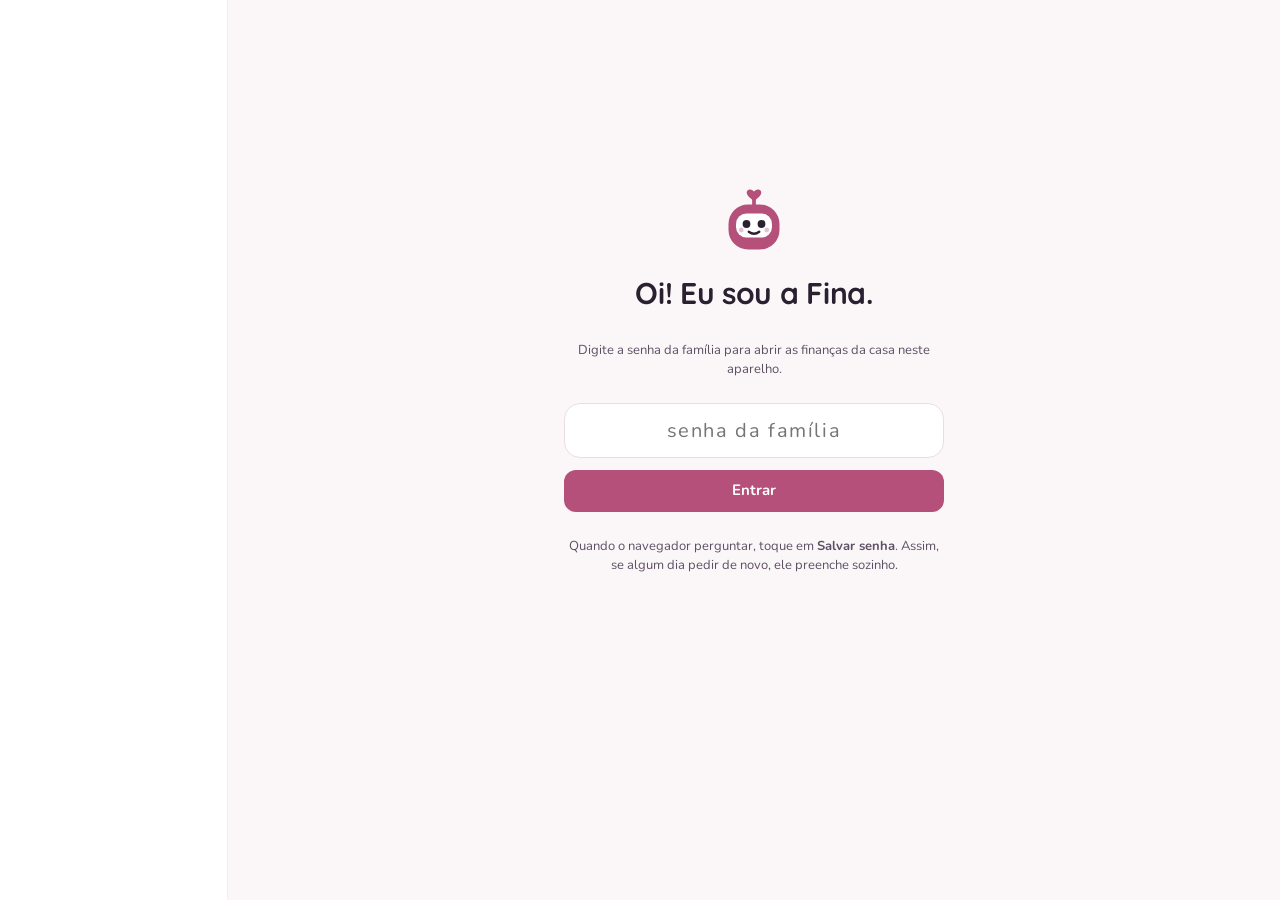
==== index.html @ 44148ca6 "Login de cada pessoa (senha, digital ou rosto), saúde do mês 50-30-20, pedem sua atenção, dívidas e " ====
<!doctype html>
<html lang="pt-BR">
<head>
<meta charset="utf-8">
<meta name="viewport" content="width=device-width,initial-scale=1,viewport-fit=cover">
<title>Fina · Finanças da Casa</title>
<meta name="description" content="Assistente de finanças da família Assis">
<meta name="theme-color" content="#FBF7F9">
<link rel="manifest" href="manifest.webmanifest">
<link rel="icon" href="icone-192.png">
<link rel="apple-touch-icon" href="icone-192.png">
<link rel="preconnect" href="https://fonts.googleapis.com">
<link rel="stylesheet" href="https://fonts.googleapis.com/css2?family=Quicksand:wght@400;600;700&family=Nunito:wght@400;600;700&display=swap">
<link rel="stylesheet" href="estilo.css?v=17">
<style>:root{padding-top:env(safe-area-inset-top,0px);padding-bottom:env(safe-area-inset-bottom,0px)} body{margin:0} img{max-width:100%} [hidden]{display:none!important}</style>
</head>
<body>
<div class="app" id="app">
  <nav class="rail" id="rail" aria-label="Seções"></nav>
  <main class="main"><div class="wrap" id="view"><div class="card"><p class="sub">Abrindo a Fina…</p></div></div></main>
  <nav class="tabbar" id="tabbar" aria-label="Seções"></nav>
</div>
<input type="file" id="filePick" accept="image/*,application/pdf,.ofx" multiple hidden>
<input type="file" id="avatarPick" accept="image/*" hidden>
<div id="modalRoot"></div>
<script src="app.js?v=17"></script>
</body>
</html>
---- estilo.css ----
/* Layout: app de uma coluna no celular (barra de abas embaixo); no computador, trilho de navegação à esquerda e conteúdo até 1080px. */
:root{
  --bg:#FBF7F9; --surface:#FFFFFF; --surface-2:#F5EDF1; --line:#EADDE4;
  --ink:#2B2030; --ink-2:#5E5063; --ink-3:#93859A;
  --accent:#B4507A; --accent-ink:#FFFFFF; --accent-soft:#F6E3EB;
  --gold:#D49A3A; --gold-soft:#F8ECD6;
  --bad:#C94A3D; --bad-soft:#F8DEDA; --ok:#3E8E5E;
  --track:#EFE4EA;
  --f-display:"Quicksand", "Avenir Next", system-ui, sans-serif;
  --f-body:"Nunito", "Segoe UI", system-ui, sans-serif;
  --fs:15px;
  --r-lg:22px; --r-md:16px; --r-sm:10px;
  --card-border:1px solid transparent;
  --card-shadow:none;
  --shadow:0 1px 2px rgba(43,32,48,.05), 0 10px 30px rgba(43,32,48,.06);
}
@media (prefers-color-scheme: dark){:root:not([data-theme="light"]){
  --bg:#171217; --surface:#211A21; --surface-2:#2A212A; --line:#3A2E39;
  --ink:#F3EAF0; --ink-2:#C8B8C3; --ink-3:#8F7F8B;
  --accent:#E58AB0; --accent-ink:#2B1220; --accent-soft:#3B2431;
  --gold:#E9B45A; --gold-soft:#3A2D16; --bad:#F08576; --bad-soft:#3E201D; --ok:#7FCB98; --track:#332832;
  --shadow:0 1px 2px rgba(0,0,0,.3), 0 10px 30px rgba(0,0,0,.25); color-scheme:dark}}
:root[data-theme="dark"]{
  --bg:#171217; --surface:#211A21; --surface-2:#2A212A; --line:#3A2E39;
  --ink:#F3EAF0; --ink-2:#C8B8C3; --ink-3:#8F7F8B;
  --accent:#E58AB0; --accent-ink:#2B1220; --accent-soft:#3B2431;
  --gold:#E9B45A; --gold-soft:#3A2D16; --bad:#F08576; --bad-soft:#3E201D; --ok:#7FCB98; --track:#332832;
  --shadow:0 1px 2px rgba(0,0,0,.3), 0 10px 30px rgba(0,0,0,.25); color-scheme:dark}

html,body{height:100%}
body{background:var(--bg);color:var(--ink);font-family:var(--f-body);font-size:var(--fs);transition:background .3s;line-height:1.45;-webkit-font-smoothing:antialiased}
body::before{content:"";position:fixed;inset:0 0 auto;height:env(safe-area-inset-top,0px);z-index:30;background:var(--bg)}
*{box-sizing:border-box}
button,input,select,textarea{font:inherit;color:inherit}
button{cursor:pointer}
:focus-visible{outline:2px solid var(--accent);outline-offset:2px;border-radius:6px}
.num{font-variant-numeric:tabular-nums}
h1,h2,h3{font-family:var(--f-display);margin:0;text-wrap:balance;letter-spacing:-.01em}

.app{display:flex;min-height:100%}
.rail{display:none}
.main{flex:1;min-width:0;overflow-x:clip;padding-left:max(16px,env(safe-area-inset-left,0px));padding-right:max(16px,env(safe-area-inset-right,0px));padding-block:14px 110px}
.wrap{max-width:1080px;margin:0 auto;display:grid;grid-template-columns:minmax(0,1fr);gap:16px}
.wrap > *, .card, .settings > *, .grid2 > *{min-width:0}

/* barra inferior (celular) */
.tabbar{position:fixed;left:0;right:0;bottom:0;z-index:20;background:color-mix(in srgb,var(--surface) 92%,transparent);backdrop-filter:blur(12px);border-top:1px solid var(--line);
  padding:8px max(12px,env(safe-area-inset-right,0px)) calc(8px + env(safe-area-inset-bottom,0px)) max(12px,env(safe-area-inset-left,0px));display:grid;grid-template-columns:repeat(5,1fr);align-items:end}
.tab{background:none;border:0;display:grid;justify-items:center;gap:2px;font-size:11px;font-weight:600;color:var(--ink-3);padding:4px 0}
.tab svg{width:22px;height:22px}
.tab[aria-current="page"]{color:var(--accent)}
.tab.fab{margin-top:-26px}
.tab.fab .bubble{width:58px;height:58px;border-radius:20px;background:var(--accent);color:var(--accent-ink);display:grid;place-items:center;box-shadow:var(--shadow)}
.tab.fab .bubble svg{width:34px;height:34px}

@media (min-width:900px){
  .tabbar{display:none}
  .rail{display:flex;flex-direction:column;gap:6px;width:228px;flex:none;padding:22px 14px;border-right:1px solid var(--surface-2);position:sticky;top:0;height:100vh;background:var(--surface)}
  .rail .brand{display:flex;align-items:center;gap:10px;padding:4px 8px 18px}
  .rail .brand b{font-family:var(--f-display);font-size:20px}
  .rail button{display:flex;align-items:center;gap:12px;border:0;background:none;padding:10px 12px;border-radius:12px;font-weight:600;color:var(--ink-2);text-align:left}
  .rail button svg{width:20px;height:20px}
  .rail button[aria-current="page"]{background:var(--accent-soft);color:var(--ink)}
  .main{padding-block:28px 40px}
}

/* topo */
.top{display:flex;align-items:center;justify-content:space-between;gap:12px;flex-wrap:wrap}
.hello{display:grid}
.hello small{color:var(--ink-3);font-weight:600;font-size:12px;text-transform:uppercase;letter-spacing:.08em}
.hello h1{font-size:26px}
.month{display:flex;align-items:center;gap:4px;background:var(--surface);border:var(--card-border);box-shadow:var(--card-shadow);border-radius:999px;padding:4px}
.month button{border:0;background:none;width:34px;height:34px;border-radius:50%;display:grid;place-items:center;color:var(--ink-2)}
.month button:hover{background:var(--surface-2)}
.month span{min-width:112px;text-align:center;font-weight:700}

.card{background:var(--surface);border:var(--card-border);box-shadow:var(--card-shadow);border-radius:var(--r-lg);padding:20px}
.card h2{font-size:17px}
.card .head{display:flex;justify-content:space-between;align-items:baseline;gap:10px;margin-bottom:12px}
.muted{color:var(--ink-3)}
.sub{color:var(--ink-2);font-size:13px}

/* destaque */
.hero{background:var(--accent-soft);color:var(--ink);border:0;box-shadow:none;position:relative;overflow:hidden;padding:24px}
.hero.neg{background:var(--bad-soft)}
.hero .lbl{font-weight:700;color:var(--ink-2);font-size:.9em}
.hero .big{font-family:var(--f-display);font-weight:700;font-size:clamp(40px,9vw,60px);line-height:1;margin:8px 0 14px;letter-spacing:-.02em;color:var(--accent)}
.hero.neg .big{color:var(--bad)}
.hero .meter{height:8px;border-radius:99px;background:color-mix(in srgb, var(--surface) 70%, transparent);overflow:hidden}
.hero .meter i{display:block;height:100%;background:var(--accent);border-radius:99px}
.hero.neg .meter i{background:var(--bad)}
.hero .legend{display:flex;justify-content:space-between;margin-top:10px;font-size:13px;color:var(--ink-2);gap:8px;flex-wrap:wrap}
.coin{position:absolute;right:18px;top:16px;width:46px;height:46px;opacity:.5}

.stats{display:grid;grid-template-columns:repeat(4,minmax(0,1fr));gap:12px}
.stat{background:var(--surface);border:var(--card-border);box-shadow:var(--card-shadow);border-radius:var(--r-md);padding:14px;min-width:0}
.stat small{display:block;color:var(--ink-3);font-weight:600;font-size:12px}
.stat b{display:block;font-family:var(--f-display);font-size:22px;margin-top:4px}
.stat span{font-size:12px;color:var(--ink-2)}
@media (max-width:860px){.stats{grid-template-columns:1fr 1fr}}

.chips{display:flex;gap:8px;flex-wrap:wrap}
.chip{display:inline-flex;align-items:center;gap:6px;border-radius:999px;padding:5px 11px;font-size:13px;font-weight:600;background:var(--surface-2);color:var(--ink-2);border:0}
.chip.bad{background:var(--bad-soft);color:var(--bad)}
.chip.warn{background:var(--gold-soft);color:var(--gold)}
.chip.ok{background:var(--accent-soft);color:var(--accent)}

.grid2{display:grid;grid-template-columns:minmax(0,1.4fr) minmax(0,1fr);gap:16px}
@media (max-width:899px){.grid2{grid-template-columns:1fr}}

.cats{display:grid;gap:14px}
.cat{display:grid;gap:6px}
.cat .row{display:flex;justify-content:space-between;gap:8px;font-size:14px}
.cat .row b{font-weight:600}
.bar{height:8px;border-radius:99px;background:var(--track);overflow:hidden}
.bar i{display:block;height:100%;border-radius:99px;background:var(--accent)}
.bar i.warn{background:var(--gold)} .bar i.bad{background:var(--bad)}

.split{display:grid;gap:10px}
.split .line{display:flex;justify-content:space-between;gap:10px;font-size:14px}
.closings{display:grid;gap:8px}
.closing{display:flex;justify-content:space-between;align-items:center;gap:8px;font-size:14px;padding:8px 0;border-bottom:1px dashed var(--line)}
.closing:last-child{border:0}

.quick{display:grid;grid-template-columns:1fr 1fr;gap:12px}
.qbtn{display:flex;align-items:center;gap:12px;border:var(--card-border);box-shadow:var(--card-shadow);background:var(--surface);border-radius:var(--r-md);padding:14px;font-weight:700;text-align:left}
.qbtn svg{width:26px;height:26px;color:var(--accent);flex:none}
.qbtn small{display:block;font-weight:500;color:var(--ink-3);font-size:12px}

/* listas */
.seg{display:inline-flex;background:var(--surface-2);border-radius:999px;padding:4px;gap:2px}
.seg button{border:0;background:none;border-radius:999px;padding:7px 14px;font-weight:700;color:var(--ink-2)}
.seg button[aria-pressed="true"]{background:var(--surface);color:var(--ink);box-shadow:var(--shadow)}
.toolbar{display:flex;gap:10px;align-items:center;justify-content:space-between;flex-wrap:wrap}
.btn{border:0;border-radius:12px;padding:10px 16px;font-weight:700;background:var(--accent);color:var(--accent-ink);display:inline-flex;align-items:center;gap:8px}
.btn.ghost{background:var(--surface-2);color:var(--ink)}
.btn.danger{background:var(--bad-soft);color:var(--bad)}
.btn:disabled{opacity:.5;cursor:default}
.btn svg{width:18px;height:18px}
.day{font-size:12px;font-weight:700;color:var(--ink-3);text-transform:uppercase;letter-spacing:.06em;margin:14px 0 4px}
.item{display:flex;align-items:center;gap:12px;padding:10px 6px;border-radius:12px;width:100%;border:0;background:none;text-align:left}
.item:hover{background:var(--surface-2)}
.dot{width:36px;height:36px;border-radius:12px;display:grid;place-items:center;flex:none;font-family:var(--f-display);font-weight:800;font-size:14px}
.item .t{flex:1;min-width:0}
.item .t b{display:block;font-weight:600;white-space:nowrap;overflow:hidden;text-overflow:ellipsis}
.item .t span{font-size:12px;color:var(--ink-3)}
.item .v{font-weight:700;white-space:nowrap}
.item .v.neg{color:var(--ok)}
.empty{text-align:center;padding:30px 10px;color:var(--ink-3)}
.filters{display:flex;gap:8px;flex-wrap:wrap}
.filters select{border:1px solid var(--line);background:var(--surface);border-radius:10px;padding:7px 10px}
.total{display:flex;justify-content:space-between;font-weight:700;padding-top:10px;border-top:1px solid var(--line);margin-top:8px}

/* assistente */
.chatwrap{display:grid;grid-template-columns:minmax(0,1fr);grid-template-rows:auto 1fr auto;gap:12px;min-height:calc(100dvh - 150px)}
@media (min-width:900px){.chatwrap{min-height:calc(100dvh - 70px)}}
.bot-head{display:flex;align-items:center;gap:12px;justify-content:space-between;flex-wrap:wrap;min-width:0}
.bot-id{display:flex;align-items:center;gap:12px}
.bot-id h1{font-size:22px}
.toggle{display:flex;align-items:center;gap:8px;font-size:13px;font-weight:600;color:var(--ink-2);background:var(--surface);border:1px solid var(--line);padding:6px 10px;border-radius:999px}
.toggle input{accent-color:var(--accent);width:18px;height:18px}
.msgs{display:flex;flex-direction:column;align-items:flex-start;gap:12px;overflow-y:auto;padding:4px 2px;min-width:0}
.msg{width:fit-content;max-width:min(620px,92%);display:grid;gap:8px;min-width:0}
.msg:has(.proposal){width:min(620px,100%)}
.msg.me{align-self:flex-end}
.msg .b{padding:11px 14px;border-radius:18px;white-space:pre-wrap;overflow-wrap:break-word;word-break:normal;min-width:0}
.msg.me .b{background:var(--accent);color:var(--accent-ink);border-bottom-right-radius:6px}
.msg.bot .b{background:var(--surface);border:var(--card-border);box-shadow:var(--card-shadow);border-bottom-left-radius:6px}
.msg .meta{display:flex;gap:8px;align-items:center;font-size:12px;color:var(--ink-3)}
.speak{border:0;background:var(--surface-2);border-radius:999px;padding:4px 10px;font-size:12px;font-weight:700;color:var(--ink-2);display:inline-flex;gap:6px;align-items:center}
.speak svg{width:14px;height:14px}
.thumbs{display:flex;gap:6px;flex-wrap:wrap}
.thumbs img{width:64px;height:64px;object-fit:cover;border-radius:10px;border:1px solid var(--line)}
.proposal{background:var(--surface);border:var(--card-border);box-shadow:var(--card-shadow);border-radius:18px;padding:12px;display:grid;gap:10px}
.prop{display:grid;grid-template-columns:repeat(6,minmax(0,1fr));gap:8px;padding:10px;border-radius:12px;background:var(--surface-2);position:relative}
.prop.off{opacity:.45}
.prop .kind{grid-column:1/-1;display:flex;justify-content:space-between;align-items:center;font-size:12px;font-weight:700;color:var(--ink-2);gap:8px}
.prop label{display:grid;gap:2px;font-size:11px;font-weight:600;color:var(--ink-3);min-width:0}
.prop input,.prop select{width:100%;min-width:0;border:1px solid var(--line);background:var(--surface);border-radius:8px;padding:6px 8px;font-size:14px;color:var(--ink)}
.c2{grid-column:span 2}.c3{grid-column:span 3}.c6{grid-column:1/-1}
@media (max-width:560px){.prop .c2{grid-column:span 3}.prop .c3{grid-column:1/-1}}
.warnline{grid-column:1/-1;font-size:12px;font-weight:600;color:var(--gold)}
.composer{position:sticky;bottom:calc(84px + env(safe-area-inset-bottom,0px));background:var(--surface);border:1px solid var(--line);border-radius:22px;padding:8px;display:grid;gap:6px;box-shadow:var(--shadow)}
@media (min-width:900px){.composer{bottom:16px}}
.composer .row{display:flex;gap:6px;align-items:flex-end;min-width:0}
.composer textarea{flex:1;min-width:0;width:0;border:0;background:none;resize:none;padding:9px 6px;max-height:140px;outline:none;font-size:16px}
.iconbtn{width:42px;height:42px;border-radius:14px;border:0;background:var(--surface-2);display:grid;place-items:center;color:var(--ink-2);flex:none}
.iconbtn svg{width:22px;height:22px}
.iconbtn.send{background:var(--accent);color:var(--accent-ink)}
.iconbtn.rec{background:var(--bad);color:#fff}
.pending-imgs{display:flex;gap:6px;flex-wrap:wrap;padding:0 4px}
.pending-imgs .pi{position:relative}
.pending-imgs img{width:54px;height:54px;object-fit:cover;border-radius:10px}
.pending-imgs button{position:absolute;top:-6px;right:-6px;width:22px;height:22px;border-radius:50%;border:0;background:var(--ink);color:var(--bg);font-size:13px;line-height:1}
.hint{font-size:12px;color:var(--ink-3);padding:0 6px}
.suggest{display:flex;gap:8px;flex-wrap:wrap}
.suggest button{border:1px solid var(--line);background:var(--surface);border-radius:999px;padding:7px 12px;font-size:13px;font-weight:600;color:var(--ink-2)}

/* robô */
.botsvg{width:46px;height:46px;flex:none}
.botsvg .eye{animation:blink 5s infinite;transform-origin:center;transform-box:fill-box}
.botsvg .ant{transform-origin:50% 100%;transform-box:fill-box}
.thinking .botsvg .ant{animation:pulse .9s infinite}
.speaking .botsvg .mouth{animation:talk .35s infinite alternate;transform-origin:center;transform-box:fill-box}
.botsvg .ant{animation:beat 2.4s infinite}
@keyframes beat{0%,70%,100%{transform:scale(1)}80%{transform:scale(1.15)}}
@keyframes blink{0%,94%,100%{transform:scaleY(1)}96%{transform:scaleY(.1)}}
@keyframes pulse{50%{opacity:.35}}
@keyframes talk{to{transform:scaleY(2.2)}}
@media (prefers-reduced-motion:reduce){.botsvg *{animation:none!important}}

/* ajustes */
.form{display:grid;gap:10px}
.frow{display:grid;grid-template-columns:minmax(0,1fr) minmax(0,120px) 40px;gap:8px;align-items:center}
.frow.c3x{grid-template-columns:minmax(0,1fr) minmax(0,72px) minmax(0,72px) 40px}
.form input,.form select,.form textarea{width:100%;border:1px solid var(--line);background:var(--surface);border-radius:10px;padding:9px 10px;min-width:0}
.form textarea{min-height:90px;resize:vertical}
.flabel{font-size:12px;font-weight:700;color:var(--ink-3);text-transform:uppercase;letter-spacing:.06em}
.x{border:0;background:var(--surface-2);border-radius:10px;height:40px;color:var(--ink-3)}
.settings{display:grid;grid-template-columns:repeat(auto-fit,minmax(min(100%,340px),1fr));gap:16px;align-items:start}

/* temas */
.themes{display:grid;grid-template-columns:repeat(auto-fill,minmax(140px,1fr));gap:10px}
.theme{border:2px solid transparent;border-radius:var(--r-md);padding:12px;display:grid;gap:8px;text-align:left;cursor:pointer}
.theme[aria-pressed="true"]{border-color:var(--ink)}
.theme .sw{display:flex;gap:4px}
.theme .sw i{width:18px;height:18px;border-radius:50%;display:block;border:1px solid rgba(0,0,0,.08)}
.theme b{font-size:15px}
.swatches{display:flex;gap:8px;flex-wrap:wrap;align-items:center}
.swatches button{width:30px;height:30px;border-radius:50%;border:2px solid var(--surface);box-shadow:0 0 0 1px var(--line)}
.swatches button[aria-pressed="true"]{box-shadow:0 0 0 2px var(--ink)}
.swatches input[type=color]{width:36px;height:32px;border:0;background:none;padding:0}
.checks{display:grid;grid-template-columns:1fr 1fr;gap:6px}
.checks label{display:flex;gap:8px;align-items:center;font-size:14px}
.checks input{accent-color:var(--accent);width:18px;height:18px}
.preview{border-radius:var(--r-md);padding:14px;background:var(--accent-soft)}
.preview b{font-family:var(--f-display);font-size:28px;color:var(--accent)}

/* quem está usando */
.who{min-height:70dvh;display:grid;place-items:center;text-align:center}
.who-in{display:grid;justify-items:center;gap:12px;max-width:520px}
.who-in .botsvg{width:72px;height:72px}
.who h1{font-size:30px}
.people{display:flex;gap:16px;flex-wrap:wrap;justify-content:center;margin-top:10px}
.person{border:0;background:var(--surface);box-shadow:var(--shadow);border-radius:var(--r-lg);padding:22px 26px;display:grid;justify-items:center;gap:8px;min-width:150px}

.person b{font-size:18px}.person small{color:var(--ink-3)}
.me-btn{display:inline-flex;align-items:center;gap:8px;border:0;background:var(--surface-2);border-radius:999px;padding:5px 12px 5px 5px;font-weight:700;color:var(--ink-2)}


/* avatar */
.av{border-radius:50%;display:grid;place-items:center;color:#fff;font-family:var(--f-display);font-weight:700;overflow:hidden;flex:none;background:var(--accent)}
.av img{width:100%;height:100%;object-fit:cover}
.emojis{display:grid;grid-template-columns:repeat(auto-fill,minmax(44px,1fr));gap:6px}
.emojis button{height:44px;border-radius:12px;border:0;background:var(--surface-2);font-size:22px}
.emojis button[aria-pressed="true"]{box-shadow:0 0 0 2px var(--accent)}
.avrow{display:flex;gap:14px;align-items:center;flex-wrap:wrap}

/* modal */
.overlay{position:fixed;inset:0;background:rgba(10,18,14,.45);z-index:40;display:grid;place-items:end center;padding:16px max(16px,env(safe-area-inset-right,0px)) calc(16px + env(safe-area-inset-bottom,0px)) max(16px,env(safe-area-inset-left,0px))}
@media (min-width:700px){.overlay{place-items:center}}
.sheet{background:var(--surface);border-radius:22px;padding:18px;width:min(520px,100%);max-height:88dvh;overflow:auto;display:grid;gap:12px}
.sheet .fgrid{display:grid;grid-template-columns:1fr 1fr;gap:10px}
.sheet label{display:grid;gap:4px;font-size:12px;font-weight:700;color:var(--ink-3)}
.sheet input,.sheet select{border:1px solid var(--line);background:var(--surface);border-radius:10px;padding:9px 10px;width:100%;min-width:0;color:var(--ink)}
.sheet .full{grid-column:1/-1}
.sheet .acts{display:flex;gap:8px;justify-content:space-between;flex-wrap:wrap}
.toast{position:fixed;left:50%;transform:translateX(-50%);bottom:calc(96px + env(safe-area-inset-bottom,0px));background:var(--ink);color:var(--bg);padding:10px 16px;border-radius:12px;font-weight:600;z-index:50;max-width:calc(100% - 32px)}
@media (min-width:900px){.toast{bottom:24px}}
.banner{background:var(--gold-soft);color:var(--ink);border-radius:14px;padding:12px 14px;font-size:14px}

/* entrada com código */
.gate{min-height:80dvh;display:grid;place-items:center;text-align:center}
.gate-in{display:grid;gap:12px;justify-items:center;max-width:380px;width:100%}
.gate-in .botsvg{width:72px;height:72px}
.gate-in input{width:100%;text-align:center;font-size:20px;letter-spacing:.08em;border:1px solid var(--line);background:var(--surface);border-radius:var(--r-md);padding:12px}
.net{font-size:12px;font-weight:700;border-radius:999px;padding:4px 10px;background:var(--gold-soft);color:var(--gold)}
.net.ok{background:var(--accent-soft);color:var(--accent)}
.code{font-family:ui-monospace,Menlo,monospace;background:var(--surface-2);padding:2px 6px;border-radius:6px;user-select:all}
.steps{margin:0;padding-left:18px;display:grid;gap:6px;font-size:14px}
/* metas: de quais entradas sai cada porcentagem */
.meta-bloco{display:grid;gap:8px;padding-block:10px;border-top:1px solid var(--line)}
.meta-bloco:first-of-type{border-top:0}
.fontes{display:flex;flex-wrap:wrap;gap:6px}
.fonte{position:relative;display:inline-flex;align-items:center;gap:6px;border-radius:999px;padding:6px 12px 6px 10px;font-size:13px;font-weight:600;background:var(--surface-2);color:var(--ink-2);cursor:pointer;border:1.5px solid transparent}
.fonte input{width:16px;height:16px;margin:0;accent-color:var(--accent);flex:none}
.fonte:has(input:checked){background:var(--accent-soft);color:var(--accent);border-color:color-mix(in srgb,var(--accent) 35%,transparent)}
.fonte input:focus-visible{outline:2px solid var(--accent);outline-offset:2px}
/* ajustes em abas */
.aj-abas{display:flex;width:100%;max-width:100%;overflow-x:auto;scrollbar-width:none;margin-bottom:14px}
.aj-abas::-webkit-scrollbar{display:none}
.aj-abas button{flex:1 0 auto;white-space:nowrap}
.pi .pdf{display:grid;place-items:center;width:100%;height:100%;font-weight:800;font-size:13px;color:var(--accent);background:var(--accent-soft)}
@media (max-width:420px){.aj-abas button{padding:7px 11px}}
/* Início: olhinho e cartões coloridos */
.olho{position:absolute;right:14px;top:14px;width:42px;height:42px;border-radius:50%;border:0;display:grid;place-items:center;background:color-mix(in srgb,var(--surface) 70%,transparent);color:var(--ink-2);cursor:pointer}
.olho svg{width:22px;height:22px}
.olho:focus-visible{outline:2px solid var(--accent);outline-offset:2px}
.stat{--tom:var(--accent)}
.stat.s-entrou{--tom:#2E9E6B}.stat.s-sep{--tom:#5B7FD6}.stat.s-fixas{--tom:#C98A1E}.stat.s-gasto{--tom:#D2557E}
.stats .stat{background:color-mix(in srgb,var(--tom) 11%,var(--surface));border:0;box-shadow:none}
.stats .stat small{color:color-mix(in srgb,var(--tom) 80%,var(--ink))}
.stats .stat b{color:color-mix(in srgb,var(--tom) 70%,var(--ink))}
/* blocos que abrem e fecham */
.dobra{border-radius:var(--r-md,14px);background:var(--surface-2)}
.dobra summary{list-style:none;display:flex;align-items:center;justify-content:space-between;gap:10px;padding:10px 14px;cursor:pointer;font-size:14px;font-weight:600;color:var(--ink-2)}
.dobra summary::-webkit-details-marker{display:none}
.dobra summary span{min-width:0;overflow:hidden;text-overflow:ellipsis;white-space:nowrap}
.dobra .seta{width:18px;height:18px;flex:none;transition:transform .2s}
.dobra[open] .seta{transform:rotate(90deg)}
.dobra-in{padding:0 12px 12px;display:grid;gap:8px}
.dobra summary:focus-visible{outline:2px solid var(--accent);outline-offset:2px;border-radius:inherit}
@media (prefers-reduced-motion:reduce){.dobra .seta{transition:none}}
.dobra .fonte{background:var(--surface)}
/* metas: o que foi feito de verdade */
.feito-linha{display:grid;gap:6px;padding-block:4px}
.feito-mini{display:block;font-size:11px;font-weight:600;text-align:right}
/* início: hoje dá, contas do mês */
.hero .hoje{margin:-6px 0 12px;font-size:14px;color:var(--ink-2)}
.hero .hoje b{color:var(--ink)}
.contas{display:grid;gap:2px}
.conta{display:grid;grid-template-columns:22px minmax(0,1fr) auto;gap:10px;align-items:center;padding:8px 4px;border-bottom:1px solid var(--line);cursor:pointer}
.conta:last-child{border-bottom:0}
.conta input{width:20px;height:20px;accent-color:var(--accent);margin:0}
.conta .t{display:grid;min-width:0}
.conta .t b{font-size:14px;overflow:hidden;text-overflow:ellipsis;white-space:nowrap}
.conta .t small{font-size:12px;color:var(--ink-3)}
.conta .t small.warn{color:var(--gold)} .conta .t small.bad{color:var(--bad)}
.conta.paga .t b{text-decoration:line-through;color:var(--ink-3)}
.closing small{font-weight:500}
/* conferência da fatura */
.conferencia{border-radius:12px;padding:10px 12px;font-size:13px;line-height:1.45;margin-bottom:8px;background:var(--gold-soft);color:var(--ink)}
.conferencia.ok{background:var(--accent-soft)}
.warnline.ok{color:var(--ink-2);background:var(--surface-2)}
/* próximos meses */
.futuro{display:grid;gap:14px;margin-top:6px}
.fmes{display:grid;gap:5px}
.fmes .neg{color:var(--bad)}
.fbar{display:flex;height:10px;border-radius:99px;overflow:hidden;background:var(--surface-2)}
.fbar i,.lg{display:block;height:100%}
.lg{width:10px;height:10px;border-radius:3px}
.c1{background:var(--line)} .c2{background:var(--ink-3)} .c3{background:var(--gold)} .c4{background:var(--accent)}
/* investir */
.taxas{display:grid;grid-template-columns:repeat(4,minmax(0,1fr));gap:10px;margin-bottom:8px}
.taxas div{background:var(--surface-2);border-radius:12px;padding:10px;display:grid;gap:2px;min-width:0}
.taxas small{font-size:11px;color:var(--ink-3);font-weight:600}
.taxas b{font-family:var(--f-display);font-size:20px}
.taxas span{font-size:11px;color:var(--ink-3)}
@media (max-width:560px){.taxas{grid-template-columns:1fr 1fr}}
.objs{display:grid;gap:14px;margin-bottom:10px}
.obj{display:grid;gap:6px}
.obj-head{all:unset;display:flex;justify-content:space-between;gap:10px;cursor:pointer;flex-wrap:wrap}
.obj-head:focus-visible{outline:2px solid var(--accent);outline-offset:2px;border-radius:6px}
.simin{display:grid;grid-template-columns:repeat(3,minmax(0,1fr));gap:8px;margin-bottom:10px}
.simin label{display:grid;gap:4px;font-size:12px;color:var(--ink-2);font-weight:600}
@media (max-width:480px){.simin{grid-template-columns:1fr 1fr}.simin label:last-child{grid-column:1/-1}}
.simres{display:grid;gap:6px}
.simrow{display:flex;justify-content:space-between;gap:10px;padding:10px 12px;border-radius:12px;background:var(--surface-2)}
.simrow span{display:grid;gap:2px;min-width:0}
.simrow span:last-child{text-align:right}
.simrow.top{background:var(--accent-soft)}
.pq{border:0;padding:0;margin:0 0 10px;display:grid;gap:6px}
.pq legend{font-weight:700;font-size:14px;margin-bottom:4px}
.pq label{display:flex;gap:8px;align-items:center;font-size:14px}
.pq input{accent-color:var(--accent)}
.guia{margin:0;padding-left:18px;display:grid;gap:6px;font-size:14px;color:var(--ink-2)}
.fmes .line{display:flex;justify-content:space-between;gap:10px;align-items:baseline}
/* login de cada pessoa */
.login{display:grid;gap:10px;justify-items:center;max-width:340px;margin:0 auto}
.login input{width:100%}
.login .btn{width:100%}
/* saúde do mês */
.saude{display:grid;gap:8px;margin-bottom:8px}
.sl{display:flex;justify-content:space-between;align-items:center;gap:10px;padding:10px 12px;border-radius:12px;background:var(--surface-2)}
.sl span:first-child{display:grid;gap:2px;min-width:0}
.sl small{font-size:12px;color:var(--ink-3)}
.sl .num{font-family:var(--f-display);font-size:20px;font-weight:700}
.sl.bom .num{color:var(--ok)} .sl.alerta .num{color:var(--gold)} .sl.risco .num{color:var(--bad)}
/* pedem sua atenção */
.atencao{display:grid;gap:8px}
.at{display:flex;justify-content:space-between;align-items:center;gap:10px;padding:10px 12px;border-radius:12px;background:var(--surface-2);border-left:4px solid var(--ink-3)}
.at span{display:grid;gap:2px;min-width:0}
.at small{font-size:12px;color:var(--ink-2)}
.at.risco{border-left-color:var(--bad)} .at.alerta{border-left-color:var(--gold)} .at.dado{border-left-color:var(--accent)}
.at .btn{padding:8px 12px;font-size:13px;flex:none}
.neg{color:var(--bad)}
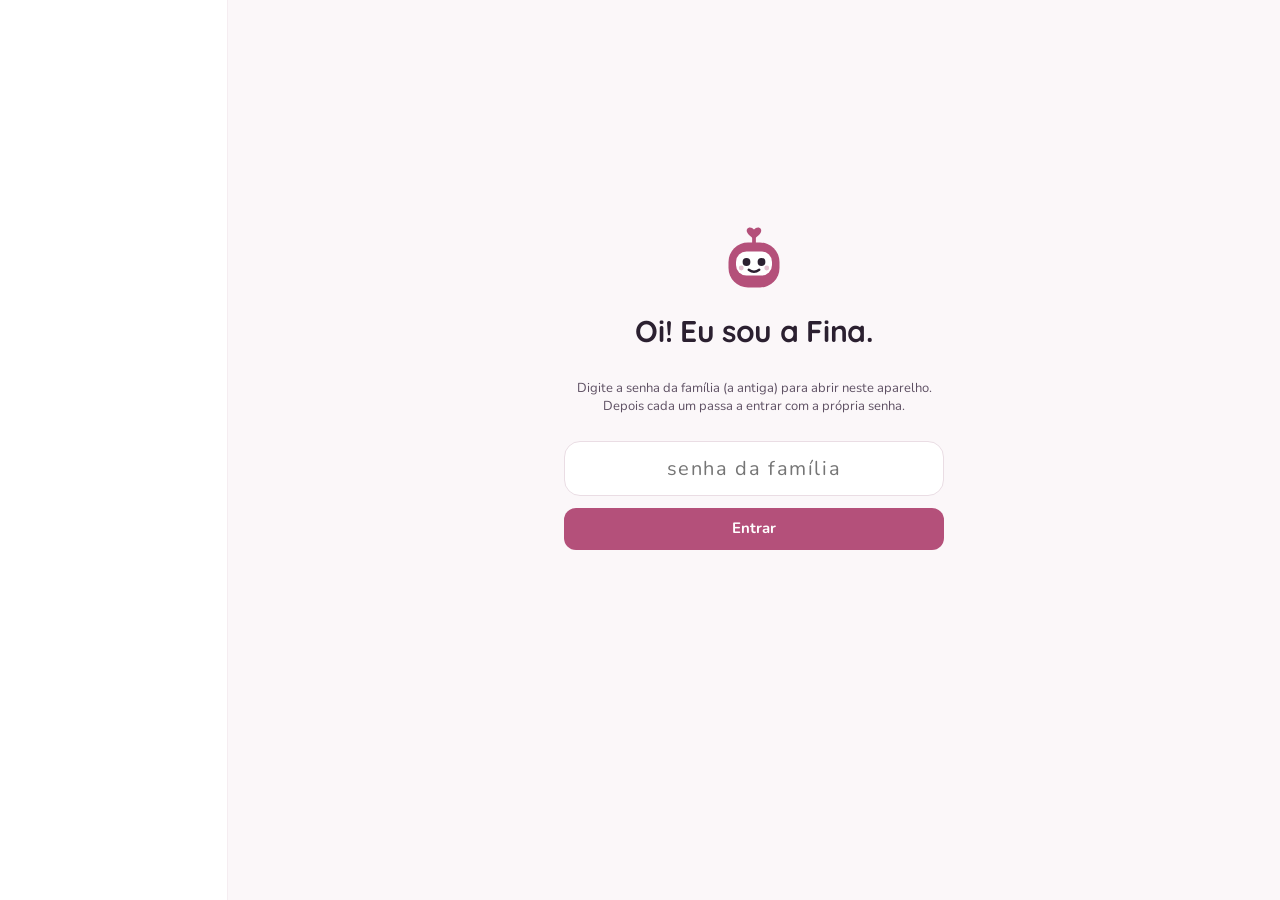
==== commit 0afa0b09: "Entrada só com a senha de cada pessoa (sem senha da família); o robô confere a senha e libera o apar" ====
--- a/index.html
+++ b/index.html
@@ -11,7 +11,7 @@
 <link rel="apple-touch-icon" href="icone-192.png">
 <link rel="preconnect" href="https://fonts.googleapis.com">
 <link rel="stylesheet" href="https://fonts.googleapis.com/css2?family=Quicksand:wght@400;600;700&family=Nunito:wght@400;600;700&display=swap">
-<link rel="stylesheet" href="estilo.css?v=17">
+<link rel="stylesheet" href="estilo.css?v=19">
 <style>:root{padding-top:env(safe-area-inset-top,0px);padding-bottom:env(safe-area-inset-bottom,0px)} body{margin:0} img{max-width:100%} [hidden]{display:none!important}</style>
 </head>
 <body>
@@ -23,6 +23,6 @@
 <input type="file" id="filePick" accept="image/*,application/pdf,.ofx" multiple hidden>
 <input type="file" id="avatarPick" accept="image/*" hidden>
 <div id="modalRoot"></div>
-<script src="app.js?v=17"></script>
+<script src="app.js?v=19"></script>
 </body>
 </html>
--- a/estilo.css
+++ b/estilo.css
@@ -385,3 +385,18 @@
 .at.risco{border-left-color:var(--bad)} .at.alerta{border-left-color:var(--gold)} .at.dado{border-left-color:var(--accent)}
 .at .btn{padding:8px 12px;font-size:13px;flex:none}
 .neg{color:var(--bad)}
+/* milhas */
+.promo{display:flex;gap:10px;align-items:flex-start;padding:10px 12px;border-radius:12px;background:var(--surface-2);text-decoration:none;color:var(--ink);margin-bottom:6px}
+.promo .pct{flex:none;min-width:52px;text-align:center;font:700 16px var(--f-display);padding:6px 8px;border-radius:10px;background:var(--surface);color:var(--ink-2)}
+.promo.top .pct{background:var(--accent);color:var(--accent-ink)}
+.promo .t{display:grid;gap:2px;min-width:0}
+.promo .t b{font-size:14px;line-height:1.35}
+.promo small{font-size:12px;color:var(--ink-3)}
+.veredito{border-radius:12px;padding:10px 12px;font-size:14px;line-height:1.45;background:var(--surface-2);border-left:4px solid var(--ink-3)}
+.veredito.bom{border-left-color:var(--ok);background:var(--accent-soft)} .veredito.alerta{border-left-color:var(--gold);background:var(--gold-soft)} .veredito.risco{border-left-color:var(--bad);background:var(--bad-soft)}
+.parc,.novo{display:flex;justify-content:space-between;gap:10px;align-items:center;padding:9px 0;border-bottom:1px solid var(--line)}
+.parc:last-child,.novo:last-child{border-bottom:0}
+.parc span:first-child,.novo span:first-child{display:grid;gap:2px;min-width:0}
+.parc small,.novo small{font-size:12px;color:var(--ink-2);line-height:1.4}
+.tag{flex:none;font-size:12px;font-weight:700;padding:4px 10px;border-radius:99px;background:var(--surface-2)}
+.tag.bom{background:var(--accent-soft);color:var(--ok)} .tag.alerta{background:var(--gold-soft);color:var(--gold)} .tag.risco{background:var(--bad-soft);color:var(--bad)}
